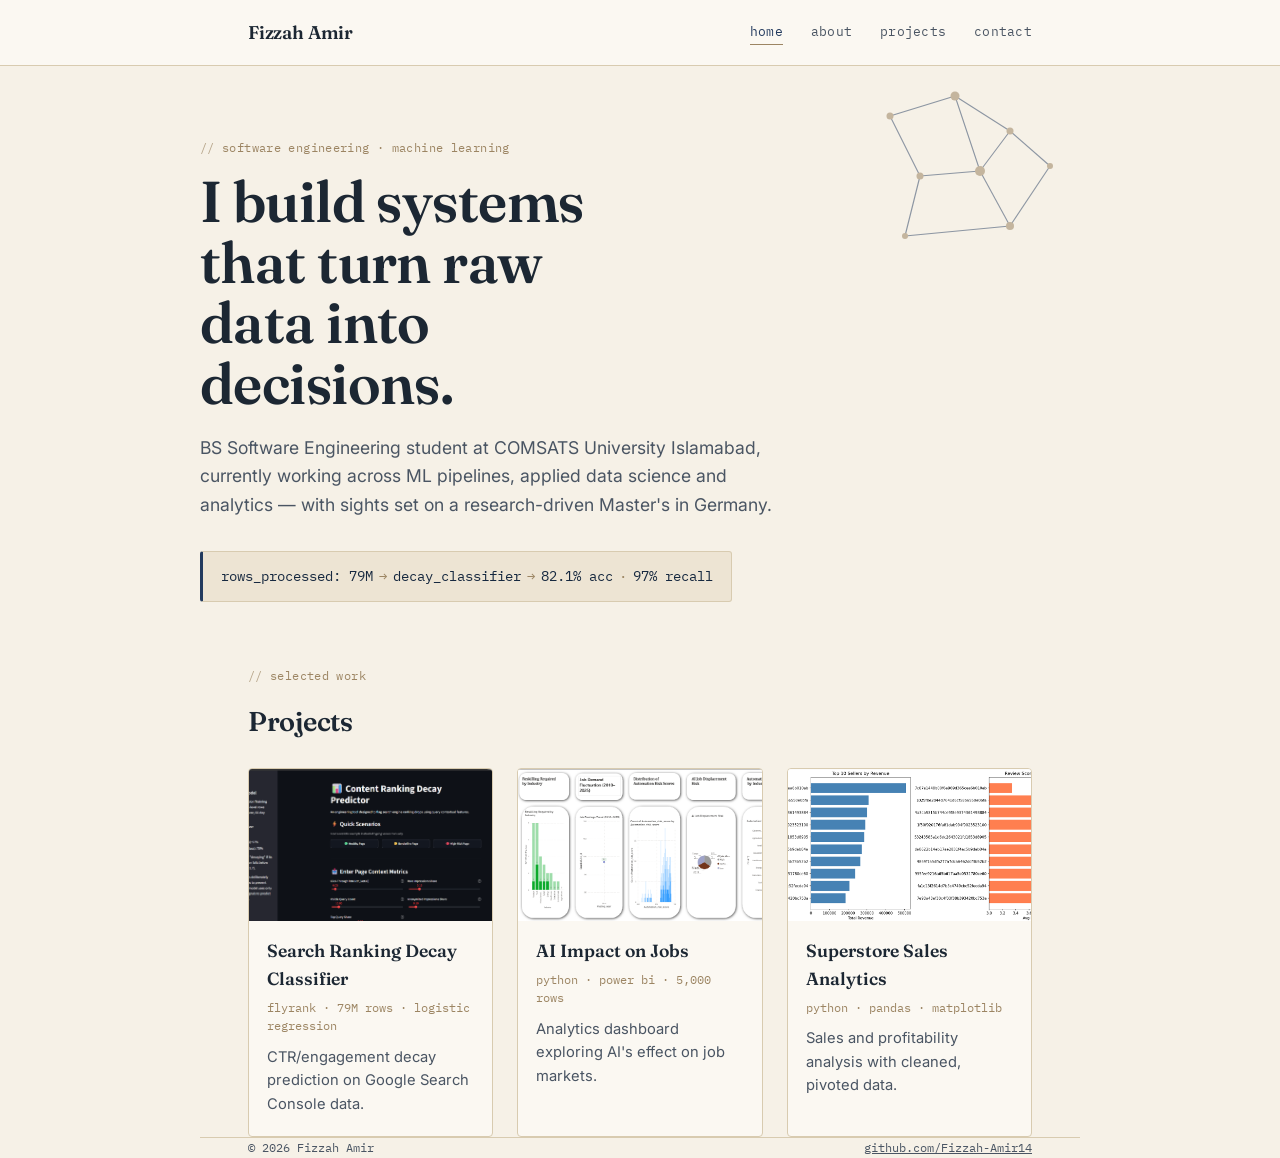
==== index.html @ f5b14f6b "Add portfolio site" ====
<!DOCTYPE html>
<html lang="en">
<head>
<meta charset="UTF-8">
<meta name="viewport" content="width=device-width, initial-scale=1.0">
<title>Fizzah Amir — Software Engineering &amp; ML</title>
<meta name="description" content="Fizzah Amir — Software Engineering student building in ML, data pipelines and analytics.">
<link rel="stylesheet" href="css/styles.css">
</head>
<body>

<nav class="nav">
  <div class="wrap">
    <a class="nav__name" href="index.html">Fizzah Amir</a>
    <ul class="nav__links">
      <li><a href="index.html" aria-current="page">home</a></li>
      <li><a href="about.html">about</a></li>
      <li><a href="projects.html">projects</a></li>
      <li><a href="contact.html">contact</a></li>
    </ul>
  </div>
</nav>

<header class="hero wrap" style="position:relative;">
  <img class="motif" src="assets/svg/motif-1.svg" alt="">
  <p class="eyebrow">software engineering · machine learning</p>
  <h1>I build systems that turn raw data into decisions.</h1>
  <p class="lede">BS Software Engineering student at COMSATS University Islamabad, currently working across ML pipelines, applied data science and analytics — with sights set on a research-driven Master's in Germany.</p>

  <div class="readout">
    <span>rows_processed: 79M</span><span class="arrow">→</span><span>decay_classifier</span><span class="arrow">→</span><span>82.1% acc</span><span class="arrow">·</span><span>97% recall</span>
  </div>
</header>

<section class="wrap">
  <p class="eyebrow">selected work</p>
  <h2>Projects</h2>
  <div class="grid">

    <a class="card" href="projects.html#flyrank">
      <div class="card__img" style="padding:0;"><img src="assets/img/flyrank-dashboard.png" alt="Content Ranking Decay Predictor Streamlit dashboard" style="width:100%; height:100%; object-fit:cover;"></div>
      <div class="card__body">
        <p class="card__title">Search Ranking Decay Classifier</p>
        <p class="card__meta">flyrank · 79M rows · logistic regression</p>
        <p class="card__desc">CTR/engagement decay prediction on Google Search Console data.</p>
      </div>
    </a>

    <a class="card" href="projects.html#ai-jobs">
      <div class="card__img" style="padding:0;"><img src="assets/img/ai-jobs-dashboard.png" alt="AI Impact on Jobs Power BI dashboard overview" style="width:100%; height:100%; object-fit:cover;"></div>
      <div class="card__body">
        <p class="card__title">AI Impact on Jobs</p>
        <p class="card__meta">python · power bi · 5,000 rows</p>
        <p class="card__desc">Analytics dashboard exploring AI's effect on job markets.</p>
      </div>
    </a>

    <a class="card" href="projects.html#superstore">
      <div class="card__img" style="padding:0;"><img src="assets/img/superstore-top-sellers.png" alt="Top 10 sellers by revenue and review scores" style="width:100%; height:100%; object-fit:cover;"></div>
      <div class="card__body">
        <p class="card__title">Superstore Sales Analytics</p>
        <p class="card__meta">python · pandas · matplotlib</p>
        <p class="card__desc">Sales and profitability analysis with cleaned, pivoted data.</p>
      </div>
    </a>

  </div>
</section>

<footer class="wrap">
  <span>© 2026 Fizzah Amir</span>
  <span><a href="https://github.com/Fizzah-Amir14" target="_blank" rel="noopener">github.com/Fizzah-Amir14</a></span>
</footer>

</body>
</html>
---- css/styles.css ----
/* ===========================================================
   Fizzah Amir — Portfolio
   Tokens: cream + navy, editorial/research feel for AI/ML/DS work
   =========================================================== */

@import url('https://fonts.googleapis.com/css2?family=Fraunces:opsz,wght@9..144,400;9..144,500;9..144,600&family=Inter:wght@400;500;600&family=IBM+Plex+Mono:wght@400;500&display=swap');

:root{
  --bg: #F6F1E7;
  --bg-alt: #EDE4D3;
  --ink: #1C2733;
  --ink-soft: #4A5563;
  --navy: #223A5E;
  --navy-deep: #16283F;
  --bronze: #9C8563;
  --line: #D8CBB0;
  --cream-0: #FBF8F2;

  --display: 'Fraunces', serif;
  --body: 'Inter', -apple-system, sans-serif;
  --mono: 'IBM Plex Mono', monospace;

  --max: 880px;
  --pad: clamp(20px, 5vw, 48px);
}

*{ box-sizing: border-box; }

html{ scroll-behavior: smooth; }

body{
  margin:0;
  background: var(--bg);
  color: var(--ink);
  font-family: var(--body);
  font-size: 16px;
  line-height: 1.6;
  -webkit-font-smoothing: antialiased;
}

img{ max-width:100%; display:block; }

a{ color: var(--navy); }

.wrap{
  max-width: var(--max);
  margin: 0 auto;
  padding: 0 var(--pad);
}

/* ---------- Nav ---------- */
.nav{
  border-bottom: 1px solid var(--line);
  background: var(--cream-0);
  position: sticky; top:0; z-index: 20;
}
.nav .wrap{
  display:flex; align-items:center; justify-content:space-between;
  padding-top: 18px; padding-bottom: 18px;
}
.nav__name{
  font-family: var(--display);
  font-weight: 600;
  font-size: 1.15rem;
  letter-spacing: -0.01em;
  text-decoration:none;
  color: var(--ink);
}
.nav__links{
  display:flex; gap: 28px; list-style:none; margin:0; padding:0;
  font-family: var(--mono);
  font-size: 0.8rem;
  text-transform: lowercase;
  letter-spacing: 0.02em;
}
.nav__links a{
  text-decoration:none;
  color: var(--ink-soft);
  padding-bottom: 4px;
  border-bottom: 1px solid transparent;
  transition: color .15s, border-color .15s;
}
.nav__links a:hover,
.nav__links a[aria-current="page"]{
  color: var(--navy);
  border-color: var(--bronze);
}

/* ---------- Eyebrow / mono labels ---------- */
.eyebrow{
  font-family: var(--mono);
  font-size: 0.78rem;
  color: var(--bronze);
  text-transform: lowercase;
  letter-spacing: 0.03em;
  margin: 0 0 14px;
}
.eyebrow::before{ content: "// "; opacity: 0.7; }

/* ---------- Hero ---------- */
.hero{ padding: 72px 0 56px; position: relative; }
.hero h1{
  font-family: var(--display);
  font-weight: 600;
  font-size: clamp(2.4rem, 6vw, 3.6rem);
  line-height: 1.05;
  letter-spacing: -0.01em;
  margin: 0 0 20px;
  max-width: 11ch;
}
.hero p.lede{
  font-size: 1.1rem;
  color: var(--ink-soft);
  max-width: 52ch;
  margin: 0 0 32px;
}

/* Signature readout strip */
.readout{
  font-family: var(--mono);
  font-size: 0.85rem;
  color: var(--navy-deep);
  background: var(--bg-alt);
  border: 1px solid var(--line);
  border-left: 3px solid var(--navy);
  padding: 14px 18px;
  border-radius: 3px;
  display: inline-block;
  overflow-x: auto;
  white-space: nowrap;
  max-width: 100%;
}
.readout .arrow{ color: var(--bronze); margin: 0 6px; }

@media (prefers-reduced-motion: no-preference){
  .readout{
    animation: reveal 0.9s ease-out both;
    animation-delay: .15s;
  }
  @keyframes reveal{
    from{ opacity:0; transform: translateY(6px); }
    to{ opacity:1; transform: translateY(0); }
  }
}

/* ---------- Sections ---------- */
section{ padding: 56px 0; }
section + section{ border-top: 1px solid var(--line); }

h2{
  font-family: var(--display);
  font-weight: 600;
  font-size: 1.7rem;
  letter-spacing: -0.01em;
  margin: 0 0 24px;
}

/* ---------- Cards (project previews) ---------- */
.grid{
  display:grid;
  grid-template-columns: repeat(auto-fit, minmax(230px, 1fr));
  gap: 24px;
}
.card{
  background: var(--cream-0);
  border: 1px solid var(--line);
  border-radius: 4px;
  overflow: hidden;
  text-decoration:none;
  color: var(--ink);
  display:flex; flex-direction:column;
  transition: border-color .15s, transform .15s;
}
.card:hover{ border-color: var(--bronze); transform: translateY(-2px); }
.card__img{
  aspect-ratio: 16/10;
  background: var(--bg-alt);
  display:flex; align-items:center; justify-content:center;
  color: var(--ink-soft);
  font-family: var(--mono);
  font-size: 0.72rem;
  text-align:center;
  padding: 12px;
}
.card__body{ padding: 16px 18px 20px; }
.card__title{
  font-family: var(--display);
  font-weight: 600;
  font-size: 1.1rem;
  margin: 0 0 6px;
}
.card__meta{
  font-family: var(--mono);
  font-size: 0.72rem;
  color: var(--bronze);
  margin: 0 0 10px;
}
.card__desc{ font-size: 0.92rem; color: var(--ink-soft); margin:0; }

/* ---------- Tags ---------- */
.tags{ display:flex; flex-wrap:wrap; gap: 8px; }
.tag{
  font-family: var(--mono);
  font-size: 0.75rem;
  color: var(--navy-deep);
  background: var(--bg-alt);
  border: 1px solid var(--line);
  padding: 5px 10px;
  border-radius: 3px;
}

/* ---------- Key/value meta blocks ---------- */
.kv{ display:grid; grid-template-columns: max-content 1fr; gap: 6px 18px; font-size: 0.95rem; }
.kv dt{ font-family: var(--mono); font-size: 0.78rem; color: var(--bronze); }
.kv dd{ margin:0; color: var(--ink); }

/* ---------- Buttons ---------- */
.btn{
  display:inline-flex; align-items:center; gap:8px;
  font-family: var(--mono);
  font-size: 0.85rem;
  text-decoration:none;
  padding: 11px 18px;
  border-radius: 3px;
  border: 1px solid var(--navy);
  color: var(--navy-deep);
  background: transparent;
  transition: background .15s, color .15s;
}
.btn:hover{ background: var(--navy); color: var(--cream-0); }
.btn--solid{ background: var(--navy); color: var(--cream-0); }
.btn--solid:hover{ background: var(--navy-deep); }

/* ---------- Headshot ---------- */
.headshot{
  width: 148px; height: 148px;
  border-radius: 50%;
  background: var(--bg-alt);
  border: 1px solid var(--line);
  display:flex; align-items:center; justify-content:center;
  font-family: var(--mono);
  font-size: 0.68rem;
  color: var(--ink-soft);
  text-align:center;
  padding: 10px;
  flex-shrink:0;
}

.about-head{ display:flex; gap: 32px; align-items:flex-start; flex-wrap:wrap; }
.about-head__text{ flex:1; min-width: 260px; }

/* ---------- Project detail blocks ---------- */
.project{ padding: 48px 0; }
.project + .project{ border-top: 1px solid var(--line); }
.project__img{
  aspect-ratio: 16/9;
  background: var(--bg-alt);
  border: 1px solid var(--line);
  border-radius: 4px;
  display:flex; align-items:center; justify-content:center;
  color: var(--ink-soft);
  font-family: var(--mono);
  font-size: 0.8rem;
  text-align:center;
  padding: 20px;
  margin: 20px 0 22px;
}

/* ---------- Footer ---------- */
footer{
  border-top: 1px solid var(--line);
  padding: 32px 0 48px;
  font-family: var(--mono);
  font-size: 0.78rem;
  color: var(--ink-soft);
  display:flex; justify-content:space-between; flex-wrap:wrap; gap:10px;
}
footer a{ color: var(--ink-soft); }

/* ---------- Decorative motif ---------- */
.motif{
  position:absolute;
  right: 0; top: 10px;
  width: 220px;
  opacity: 0.55;
  pointer-events:none;
}
@media (max-width: 760px){ .motif{ display:none; } }

/* ---------- Contact ---------- */
.contact-links{ display:flex; flex-direction:column; gap:14px; margin-top: 28px; max-width: 340px; }
.contact-row{
  display:flex; align-items:center; justify-content:space-between;
  border: 1px solid var(--line);
  background: var(--cream-0);
  padding: 14px 16px;
  border-radius: 4px;
  text-decoration:none;
  color: var(--ink);
}
.contact-row:hover{ border-color: var(--bronze); }
.contact-row__label{ font-family: var(--mono); font-size: 0.85rem; color: var(--ink-soft); }
.contact-row__value{ font-weight: 500; }

/* ---------- Focus visibility ---------- */
a:focus-visible, .btn:focus-visible{
  outline: 2px solid var(--navy);
  outline-offset: 2px;
}
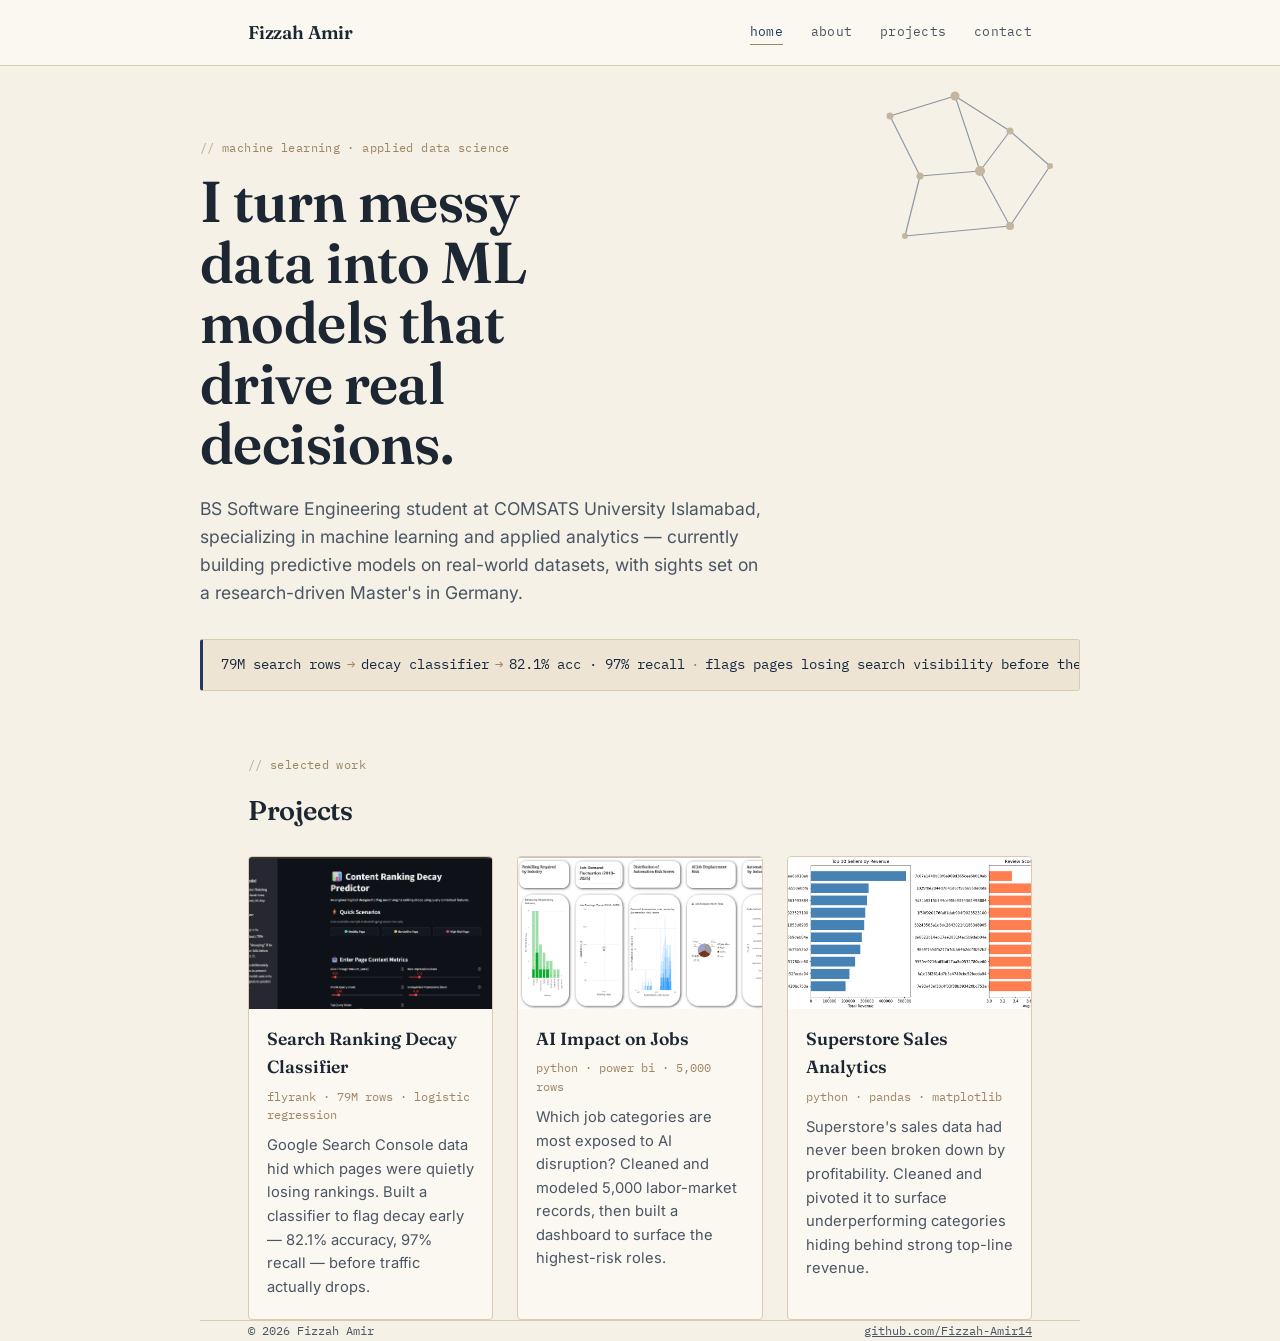
==== commit d121d12a: "Update index.html" ====
--- a/index.html
+++ b/index.html
@@ -23,12 +23,12 @@
 
 <header class="hero wrap" style="position:relative;">
   <img class="motif" src="assets/svg/motif-1.svg" alt="">
-  <p class="eyebrow">software engineering · machine learning</p>
-  <h1>I build systems that turn raw data into decisions.</h1>
-  <p class="lede">BS Software Engineering student at COMSATS University Islamabad, currently working across ML pipelines, applied data science and analytics — with sights set on a research-driven Master's in Germany.</p>
+  <p class="eyebrow">machine learning · applied data science</p>
+  <h1>I turn messy data into ML models that drive real decisions.</h1>
+  <p class="lede">BS Software Engineering student at COMSATS University Islamabad, specializing in machine learning and applied analytics — currently building predictive models on real-world datasets, with sights set on a research-driven Master's in Germany.</p>
 
   <div class="readout">
-    <span>rows_processed: 79M</span><span class="arrow">→</span><span>decay_classifier</span><span class="arrow">→</span><span>82.1% acc</span><span class="arrow">·</span><span>97% recall</span>
+    <span>79M search rows</span><span class="arrow">→</span><span>decay classifier</span><span class="arrow">→</span><span>82.1% acc · 97% recall</span><span class="arrow">·</span><span>flags pages losing search visibility before they tank</span>
   </div>
 </header>
 
@@ -42,7 +42,7 @@
       <div class="card__body">
         <p class="card__title">Search Ranking Decay Classifier</p>
         <p class="card__meta">flyrank · 79M rows · logistic regression</p>
-        <p class="card__desc">CTR/engagement decay prediction on Google Search Console data.</p>
+        <p class="card__desc">Google Search Console data hid which pages were quietly losing rankings. Built a classifier to flag decay early — 82.1% accuracy, 97% recall — before traffic actually drops.</p>
       </div>
     </a>
 
@@ -51,7 +51,7 @@
       <div class="card__body">
         <p class="card__title">AI Impact on Jobs</p>
         <p class="card__meta">python · power bi · 5,000 rows</p>
-        <p class="card__desc">Analytics dashboard exploring AI's effect on job markets.</p>
+        <p class="card__desc">Which job categories are most exposed to AI disruption? Cleaned and modeled 5,000 labor-market records, then built a dashboard to surface the highest-risk roles.</p>
       </div>
     </a>
 
@@ -60,7 +60,7 @@
       <div class="card__body">
         <p class="card__title">Superstore Sales Analytics</p>
         <p class="card__meta">python · pandas · matplotlib</p>
-        <p class="card__desc">Sales and profitability analysis with cleaned, pivoted data.</p>
+        <p class="card__desc">Superstore's sales data had never been broken down by profitability. Cleaned and pivoted it to surface underperforming categories hiding behind strong top-line revenue.</p>
       </div>
     </a>
 
